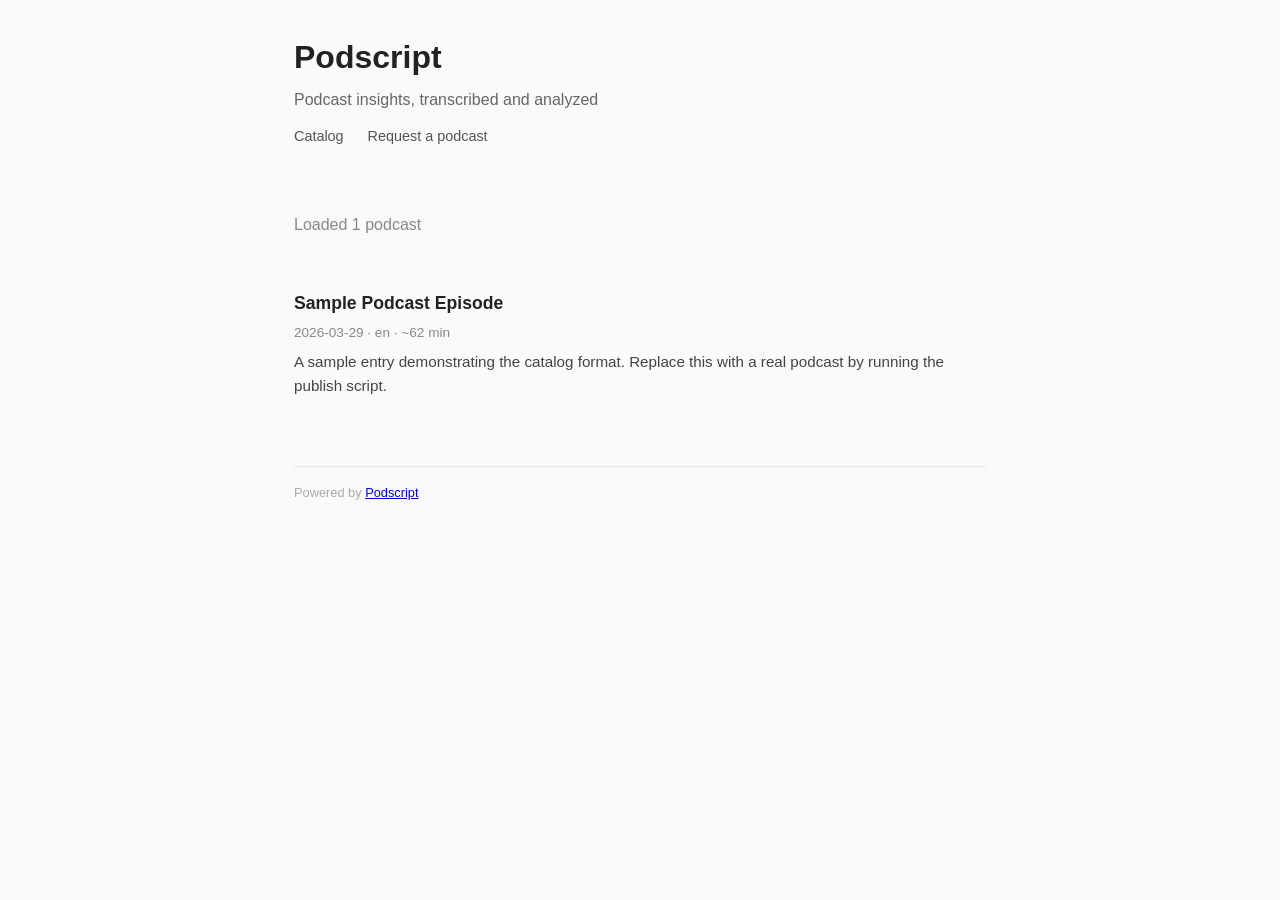
==== site/index.html @ 7c818541 "Sync from private repo" ====
<!DOCTYPE html>
<html lang="en">
<head>
  <meta charset="UTF-8">
  <meta name="viewport" content="width=device-width, initial-scale=1.0">
  <title>Podscript</title>
  <link rel="stylesheet" href="style.css">
</head>
<body>
  <div class="container">
    <header>
      <h1><a href="./">Podscript</a></h1>
      <p>Podcast insights, transcribed and analyzed</p>
      <nav>
        <a href="./">Catalog</a>
        <a href="request.html">Request a podcast</a>
      </nav>
    </header>

    <main>
      <p id="status">Loading catalog...</p>
      <ul class="catalog" id="catalog"></ul>
    </main>

    <footer>
      Powered by <a href="https://github.com/urbanroman/podscript">Podscript</a>
    </footer>
  </div>

  <script>
    (function () {
      var status = document.getElementById('status');
      var catalog = document.getElementById('catalog');

      function setText(msg, isError) {
        status.textContent = msg;
        status.className = isError ? 'error' : 'loading';
      }

      function addPodcast(p) {
        var li = document.createElement('li');
        var a = document.createElement('a');
        a.href = 'podcast.html?id=' + encodeURIComponent(p.id);

        var title = document.createElement('span');
        title.className = 'podcast-title';
        title.textContent = p.title || 'Untitled';

        var meta = document.createElement('span');
        meta.className = 'podcast-meta';
        var parts = [];
        if (p.date) parts.push(p.date);
        if (p.lang) parts.push(p.lang);
        if (p.duration_min) parts.push('~' + Math.round(p.duration_min) + ' min');
        meta.textContent = parts.join(' \u00b7 ');

        var summary = document.createElement('span');
        summary.className = 'podcast-summary';
        summary.textContent = p.summary || '';

        a.appendChild(title);
        a.appendChild(meta);
        a.appendChild(summary);
        li.appendChild(a);
        catalog.appendChild(li);
      }

      var url = 'data/catalog.json';
      var xhr = new XMLHttpRequest();
      xhr.open('GET', url, true);
      xhr.onload = function () {
        if (xhr.status !== 200) {
          setText('Error: HTTP ' + xhr.status + ' loading ' + url, true);
          return;
        }
        try {
          var podcasts = JSON.parse(xhr.responseText);
        } catch (e) {
          setText('Error: invalid JSON in catalog', true);
          return;
        }
        if (!Array.isArray(podcasts) || podcasts.length === 0) {
          setText('No podcasts yet.', false);
          return;
        }
        for (var i = 0; i < podcasts.length; i++) {
          addPodcast(podcasts[i]);
        }
        setText('Loaded ' + podcasts.length + ' podcast' + (podcasts.length === 1 ? '' : 's'), false);
      };
      xhr.onerror = function () {
        setText('Error: network request failed for ' + url, true);
      };
      xhr.send();
    })();
  </script>
</body>
</html>
---- site/style.css ----
* {
  margin: 0;
  padding: 0;
  box-sizing: border-box;
}

body {
  font-family: -apple-system, BlinkMacSystemFont, "Segoe UI", Roboto, Helvetica, Arial, sans-serif;
  line-height: 1.6;
  color: #222;
  background: #fafafa;
}

.container {
  max-width: 740px;
  margin: 0 auto;
  padding: 2rem 1.5rem;
}

header {
  margin-bottom: 2rem;
}

header h1 a {
  color: inherit;
  text-decoration: none;
}

header p {
  color: #666;
  margin-top: 0.25rem;
}

nav {
  margin-top: 0.75rem;
  display: flex;
  gap: 1.5rem;
}

nav a {
  color: #555;
  text-decoration: none;
  font-size: 0.9rem;
}

nav a:hover {
  color: #000;
}

/* Catalog */

.catalog {
  list-style: none;
}

.catalog li {
  border-bottom: 1px solid #e5e5e5;
  padding: 1.25rem 0;
}

.catalog li:last-child {
  border-bottom: none;
}

.catalog a {
  text-decoration: none;
  color: inherit;
  display: block;
}

.catalog a:hover .podcast-title {
  color: #0066cc;
}

.podcast-title,
.podcast-meta,
.podcast-summary {
  display: block;
}

.podcast-title {
  font-size: 1.1rem;
  font-weight: 600;
  margin-bottom: 0.25rem;
}

.podcast-meta {
  font-size: 0.85rem;
  color: #888;
  margin-bottom: 0.4rem;
}

.podcast-summary {
  font-size: 0.95rem;
  color: #444;
}

/* Podcast page */

.podcast-content {
  line-height: 1.7;
}

.podcast-content h1 { font-size: 1.5rem; margin: 1.5rem 0 0.75rem; }
.podcast-content h2 { font-size: 1.25rem; margin: 1.5rem 0 0.5rem; }
.podcast-content h3 { font-size: 1.1rem; margin: 1.25rem 0 0.5rem; }

.podcast-content p {
  margin-bottom: 0.75rem;
}

.podcast-content blockquote {
  border-left: 3px solid #ddd;
  padding-left: 1rem;
  margin: 0.75rem 0;
  color: #555;
}

.podcast-content table {
  width: 100%;
  border-collapse: collapse;
  margin: 1rem 0;
  font-size: 0.9rem;
}

.podcast-content th,
.podcast-content td {
  text-align: left;
  padding: 0.5rem 0.75rem;
  border-bottom: 1px solid #e5e5e5;
}

.podcast-content th {
  font-weight: 600;
  border-bottom: 2px solid #ddd;
}

.podcast-content ul,
.podcast-content ol {
  margin: 0.5rem 0 0.75rem 1.5rem;
}

.podcast-content code {
  background: #f0f0f0;
  padding: 0.15em 0.35em;
  border-radius: 3px;
  font-size: 0.9em;
}

.back-link {
  display: inline-block;
  margin-bottom: 1.5rem;
  color: #666;
  text-decoration: none;
  font-size: 0.9rem;
}

.back-link:hover {
  color: #000;
}

/* Request page */

.request-info {
  margin-bottom: 1.5rem;
}

.request-info p {
  margin-bottom: 0.75rem;
}

.request-btn {
  display: inline-block;
  padding: 0.7rem 1.5rem;
  background: #24292e;
  color: #fff;
  text-decoration: none;
  border-radius: 6px;
  font-size: 1rem;
}

.request-btn:hover {
  background: #444;
}

.queue-link {
  display: block;
  margin-top: 1rem;
  font-size: 0.9rem;
  color: #666;
}

/* Loading / error states */

.loading {
  color: #888;
  padding: 2rem 0;
}

.error {
  color: #c00;
  padding: 2rem 0;
}

/* Footer */

footer {
  margin-top: 3rem;
  padding-top: 1rem;
  border-top: 1px solid #e5e5e5;
  font-size: 0.8rem;
  color: #aaa;
}
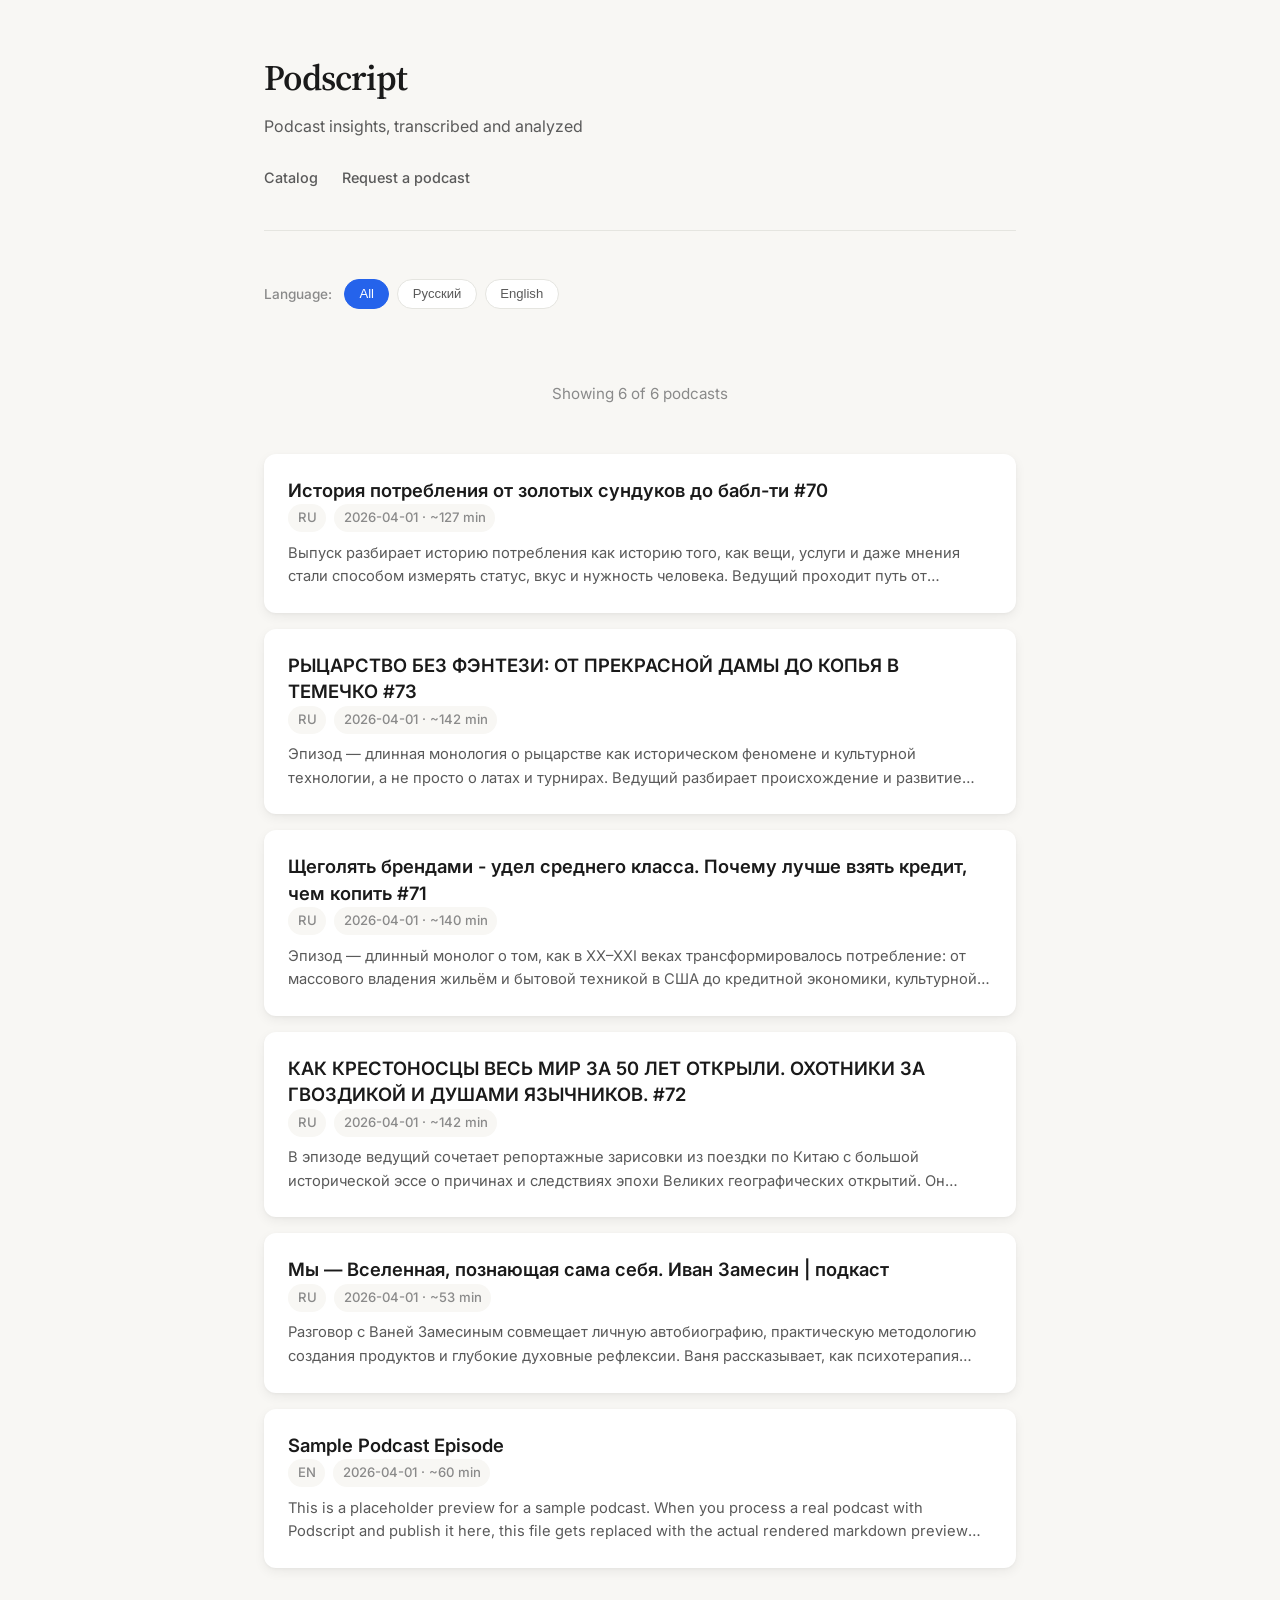
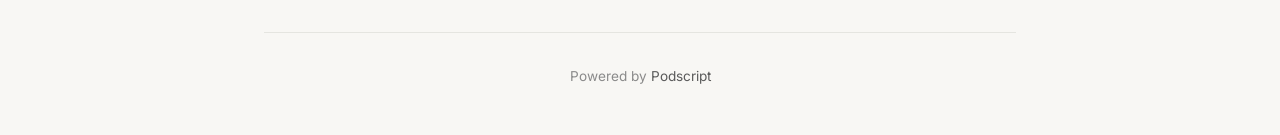
==== commit 82a6e88f: "Sync from private repo" ====
--- a/site/index.html
+++ b/site/index.html
@@ -18,6 +18,12 @@
     </header>
 
     <main>
+      <div class="filter-bar" id="filter-bar">
+        <span class="filter-label">Language:</span>
+        <button class="filter-btn active" data-lang="all">All</button>
+        <button class="filter-btn" data-lang="ru">Русский</button>
+        <button class="filter-btn" data-lang="en">English</button>
+      </div>
       <p id="status">Loading catalog...</p>
       <ul class="catalog" id="catalog"></ul>
     </main>
@@ -31,13 +37,15 @@
     (function () {
       var status = document.getElementById('status');
       var catalog = document.getElementById('catalog');
+      var allPodcasts = [];
+      var currentLang = 'all';
 
       function setText(msg, isError) {
         status.textContent = msg;
         status.className = isError ? 'error' : 'loading';
       }
 
-      function addPodcast(p) {
+      function renderPodcast(p) {
         var li = document.createElement('li');
         var a = document.createElement('a');
         a.href = 'podcast.html?id=' + encodeURIComponent(p.id);
@@ -50,9 +58,18 @@
         meta.className = 'podcast-meta';
         var parts = [];
         if (p.date) parts.push(p.date);
-        if (p.lang) parts.push(p.lang);
+        if (p.lang) {
+          var langSpan = document.createElement('span');
+          langSpan.textContent = p.lang.toUpperCase();
+          meta.appendChild(langSpan);
+        }
         if (p.duration_min) parts.push('~' + Math.round(p.duration_min) + ' min');
-        meta.textContent = parts.join(' \u00b7 ');
+        var durationText = parts.join(' \u00b7 ');
+        if (durationText) {
+          var durSpan = document.createElement('span');
+          durSpan.textContent = durationText;
+          meta.appendChild(durSpan);
+        }
 
         var summary = document.createElement('span');
         summary.className = 'podcast-summary';
@@ -62,7 +79,40 @@
         a.appendChild(meta);
         a.appendChild(summary);
         li.appendChild(a);
-        catalog.appendChild(li);
+        return li;
+      }
+
+      function renderCatalog() {
+        catalog.innerHTML = '';
+        var filtered = currentLang === 'all' 
+          ? allPodcasts 
+          : allPodcasts.filter(function(p) { return p.lang === currentLang; });
+        
+        if (filtered.length === 0) {
+          setText('No podcasts found for this language.', false);
+          return;
+        }
+        
+        for (var i = 0; i < filtered.length; i++) {
+          catalog.appendChild(renderPodcast(filtered[i]));
+        }
+        var total = allPodcasts.length;
+        var showing = filtered.length;
+        setText('Showing ' + showing + ' of ' + total + ' podcast' + (total === 1 ? '' : 's'), false);
+      }
+
+      function setupFilters() {
+        var filterBar = document.getElementById('filter-bar');
+        var buttons = filterBar.querySelectorAll('.filter-btn');
+        
+        buttons.forEach(function(btn) {
+          btn.addEventListener('click', function() {
+            buttons.forEach(function(b) { b.classList.remove('active'); });
+            btn.classList.add('active');
+            currentLang = btn.getAttribute('data-lang');
+            renderCatalog();
+          });
+        });
       }
 
       var url = 'data/catalog.json';
@@ -74,19 +124,17 @@
           return;
         }
         try {
-          var podcasts = JSON.parse(xhr.responseText);
+          allPodcasts = JSON.parse(xhr.responseText);
         } catch (e) {
           setText('Error: invalid JSON in catalog', true);
           return;
         }
-        if (!Array.isArray(podcasts) || podcasts.length === 0) {
+        if (!Array.isArray(allPodcasts) || allPodcasts.length === 0) {
           setText('No podcasts yet.', false);
           return;
         }
-        for (var i = 0; i < podcasts.length; i++) {
-          addPodcast(podcasts[i]);
-        }
-        setText('Loaded ' + podcasts.length + ' podcast' + (podcasts.length === 1 ? '' : 's'), false);
+        setupFilters();
+        renderCatalog();
       };
       xhr.onerror = function () {
         setText('Error: network request failed for ' + url, true);
--- a/site/style.css
+++ b/site/style.css
@@ -1,213 +1,492 @@
+@import url('https://fonts.googleapis.com/css2?family=Inter:wght@400;500;600;700&family=Source+Serif+4:ital,wght@0,400;0,600;1,400&display=swap');
+
 * {
   margin: 0;
   padding: 0;
   box-sizing: border-box;
 }
 
+:root {
+  --bg-primary: #f8f7f4;
+  --bg-card: #ffffff;
+  --accent: #2563eb;
+  --accent-hover: #1d4ed8;
+  --accent-light: #eff6ff;
+  --text-primary: #1a1a1a;
+  --text-secondary: #5a5a5a;
+  --text-muted: #8a8a8a;
+  --border: #e5e5e0;
+  --border-light: #f0f0eb;
+  --shadow: 0 1px 3px rgba(0,0,0,0.04), 0 4px 12px rgba(0,0,0,0.06);
+  --shadow-hover: 0 2px 8px rgba(0,0,0,0.06), 0 8px 24px rgba(0,0,0,0.1);
+  --radius: 12px;
+  --radius-sm: 8px;
+}
+
+html {
+  scroll-behavior: smooth;
+}
+
 body {
-  font-family: -apple-system, BlinkMacSystemFont, "Segoe UI", Roboto, Helvetica, Arial, sans-serif;
-  line-height: 1.6;
-  color: #222;
-  background: #fafafa;
+  font-family: 'Inter', -apple-system, BlinkMacSystemFont, "Segoe UI", sans-serif;
+  line-height: 1.65;
+  color: var(--text-primary);
+  background: var(--bg-primary);
+  min-height: 100vh;
 }
 
 .container {
-  max-width: 740px;
+  max-width: 800px;
   margin: 0 auto;
-  padding: 2rem 1.5rem;
-}
+  padding: 3rem 1.5rem;
+}
+
+/* Header */
 
 header {
-  margin-bottom: 2rem;
+  margin-bottom: 3rem;
+  padding-bottom: 2rem;
+  border-bottom: 1px solid var(--border);
 }
 
 header h1 a {
-  color: inherit;
-  text-decoration: none;
+  font-family: 'Source Serif 4', Georgia, serif;
+  font-size: 2.25rem;
+  font-weight: 600;
+  color: var(--text-primary);
+  text-decoration: none;
+  letter-spacing: -0.02em;
 }
 
 header p {
-  color: #666;
-  margin-top: 0.25rem;
+  color: var(--text-secondary);
+  margin-top: 0.35rem;
+  font-size: 1rem;
 }
 
 nav {
-  margin-top: 0.75rem;
+  margin-top: 1.25rem;
   display: flex;
   gap: 1.5rem;
 }
 
 nav a {
-  color: #555;
+  color: var(--text-secondary);
   text-decoration: none;
   font-size: 0.9rem;
+  font-weight: 500;
+  padding: 0.4rem 0;
+  border-bottom: 2px solid transparent;
+  transition: all 0.2s ease;
 }
 
 nav a:hover {
-  color: #000;
+  color: var(--accent);
+  border-bottom-color: var(--accent);
+}
+
+/* Filter bar */
+
+.filter-bar {
+  display: flex;
+  align-items: center;
+  gap: 0.5rem;
+  margin-bottom: 1.5rem;
+  flex-wrap: wrap;
+}
+
+.filter-label {
+  font-size: 0.85rem;
+  color: var(--text-muted);
+  font-weight: 500;
+  margin-right: 0.25rem;
+}
+
+.filter-btn {
+  background: var(--bg-card);
+  border: 1px solid var(--border);
+  color: var(--text-secondary);
+  padding: 0.4rem 0.9rem;
+  border-radius: 20px;
+  font-size: 0.82rem;
+  font-weight: 500;
+  cursor: pointer;
+  transition: all 0.2s ease;
+}
+
+.filter-btn:hover {
+  border-color: var(--accent);
+  color: var(--accent);
+}
+
+.filter-btn.active {
+  background: var(--accent);
+  border-color: var(--accent);
+  color: #fff;
 }
 
 /* Catalog */
 
 .catalog {
   list-style: none;
+  display: flex;
+  flex-direction: column;
+  gap: 1rem;
 }
 
 .catalog li {
-  border-bottom: 1px solid #e5e5e5;
-  padding: 1.25rem 0;
-}
-
-.catalog li:last-child {
-  border-bottom: none;
+  background: var(--bg-card);
+  border-radius: var(--radius);
+  box-shadow: var(--shadow);
+  transition: all 0.2s ease;
+  overflow: hidden;
+}
+
+.catalog li:hover {
+  box-shadow: var(--shadow-hover);
+  transform: translateY(-2px);
 }
 
 .catalog a {
   text-decoration: none;
   color: inherit;
   display: block;
+  padding: 1.5rem;
+}
+
+.catalog a:hover {
+  text-decoration: none;
 }
 
 .catalog a:hover .podcast-title {
-  color: #0066cc;
-}
-
-.podcast-title,
-.podcast-meta,
+  color: var(--accent);
+}
+
+.podcast-title {
+  font-size: 1.15rem;
+  font-weight: 600;
+  color: var(--text-primary);
+  margin-bottom: 0.4rem;
+  transition: color 0.2s ease;
+  line-height: 1.35;
+}
+
+.podcast-meta {
+  font-size: 0.82rem;
+  color: var(--text-muted);
+  margin-bottom: 0.6rem;
+  display: flex;
+  flex-wrap: wrap;
+  gap: 0.5rem;
+  align-items: center;
+}
+
+.podcast-meta span {
+  background: var(--bg-primary);
+  padding: 0.2rem 0.6rem;
+  border-radius: 20px;
+  font-weight: 500;
+}
+
 .podcast-summary {
-  display: block;
-}
-
-.podcast-title {
+  font-size: 0.92rem;
+  color: var(--text-secondary);
+  line-height: 1.6;
+  display: -webkit-box;
+  -webkit-line-clamp: 2;
+  -webkit-box-orient: vertical;
+  overflow: hidden;
+}
+
+/* Podcast page */
+
+.podcast-content {
+  background: var(--bg-card);
+  border-radius: var(--radius);
+  box-shadow: var(--shadow);
+  padding: 2.5rem;
+  line-height: 1.75;
+}
+
+.podcast-content h1:first-child {
+  font-family: 'Source Serif 4', Georgia, serif;
+  font-size: 1.85rem;
+  font-weight: 600;
+  margin: 0 0 1rem 0;
+  line-height: 1.25;
+  letter-spacing: -0.01em;
+}
+
+.podcast-content .meta-row {
+  display: flex;
+  flex-wrap: wrap;
+  gap: 0.5rem;
+  margin-bottom: 2rem;
+  padding-bottom: 1.5rem;
+  border-bottom: 1px solid var(--border-light);
+}
+
+.podcast-content .meta-row span {
+  background: var(--accent-light);
+  color: var(--accent);
+  padding: 0.3rem 0.75rem;
+  border-radius: 20px;
+  font-size: 0.82rem;
+  font-weight: 500;
+}
+
+.podcast-content h2 {
+  font-size: 1.35rem;
+  font-weight: 600;
+  margin: 2.5rem 0 1rem 0;
+  color: var(--text-primary);
+  padding-bottom: 0.5rem;
+  border-bottom: 1px solid var(--border-light);
+}
+
+.podcast-content h3 {
   font-size: 1.1rem;
   font-weight: 600;
-  margin-bottom: 0.25rem;
-}
-
-.podcast-meta {
-  font-size: 0.85rem;
-  color: #888;
-  margin-bottom: 0.4rem;
-}
-
-.podcast-summary {
-  font-size: 0.95rem;
-  color: #444;
-}
-
-/* Podcast page */
-
-.podcast-content {
-  line-height: 1.7;
-}
-
-.podcast-content h1 { font-size: 1.5rem; margin: 1.5rem 0 0.75rem; }
-.podcast-content h2 { font-size: 1.25rem; margin: 1.5rem 0 0.5rem; }
-.podcast-content h3 { font-size: 1.1rem; margin: 1.25rem 0 0.5rem; }
+  margin: 1.5rem 0 0.5rem 0;
+  color: var(--text-primary);
+}
+
+.podcast-content h4 {
+  font-size: 1rem;
+  font-weight: 600;
+  margin: 1.25rem 0 0.4rem 0;
+  color: var(--text-primary);
+}
 
 .podcast-content p {
-  margin-bottom: 0.75rem;
+  margin-bottom: 1rem;
+  color: var(--text-secondary);
 }
 
 .podcast-content blockquote {
-  border-left: 3px solid #ddd;
-  padding-left: 1rem;
-  margin: 0.75rem 0;
-  color: #555;
+  border-left: 3px solid var(--accent);
+  background: var(--accent-light);
+  padding: 1rem 1.25rem;
+  margin: 1.25rem 0;
+  border-radius: 0 var(--radius-sm) var(--radius-sm) 0;
+}
+
+.podcast-content blockquote p {
+  margin: 0;
+  color: var(--text-primary);
+  font-style: italic;
 }
 
 .podcast-content table {
   width: 100%;
   border-collapse: collapse;
-  margin: 1rem 0;
+  margin: 1.25rem 0;
   font-size: 0.9rem;
+  border-radius: var(--radius-sm);
+  overflow: hidden;
+  border: 1px solid var(--border);
 }
 
 .podcast-content th,
 .podcast-content td {
   text-align: left;
-  padding: 0.5rem 0.75rem;
-  border-bottom: 1px solid #e5e5e5;
+  padding: 0.75rem 1rem;
+  border-bottom: 1px solid var(--border-light);
 }
 
 .podcast-content th {
   font-weight: 600;
-  border-bottom: 2px solid #ddd;
+  background: var(--bg-primary);
+  color: var(--text-primary);
+  font-size: 0.82rem;
+  text-transform: uppercase;
+  letter-spacing: 0.03em;
+}
+
+.podcast-content tr:last-child td {
+  border-bottom: none;
+}
+
+.podcast-content tr:hover td {
+  background: var(--bg-primary);
 }
 
 .podcast-content ul,
 .podcast-content ol {
-  margin: 0.5rem 0 0.75rem 1.5rem;
+  margin: 0.75rem 0 1rem 1.5rem;
+  color: var(--text-secondary);
+}
+
+.podcast-content li {
+  margin-bottom: 0.4rem;
 }
 
 .podcast-content code {
-  background: #f0f0f0;
-  padding: 0.15em 0.35em;
-  border-radius: 3px;
-  font-size: 0.9em;
+  background: var(--bg-primary);
+  padding: 0.15em 0.4em;
+  border-radius: 4px;
+  font-size: 0.88em;
+  font-family: 'SF Mono', Monaco, monospace;
+  color: var(--text-primary);
+}
+
+.podcast-content a {
+  color: var(--accent);
+  text-decoration: none;
+}
+
+.podcast-content a:hover {
+  text-decoration: underline;
+}
+
+.podcast-content iframe {
+  border-radius: var(--radius);
+  margin: 1.5rem 0;
+  box-shadow: var(--shadow);
+}
+
+/* Chapter links in tables */
+.podcast-content td a {
+  color: var(--accent);
+  font-weight: 500;
+}
+
+.podcast-content td a:hover {
+  text-decoration: underline;
 }
 
 .back-link {
-  display: inline-block;
-  margin-bottom: 1.5rem;
-  color: #666;
+  display: inline-flex;
+  align-items: center;
+  gap: 0.4rem;
+  margin-bottom: 2rem;
+  color: var(--text-secondary);
   text-decoration: none;
   font-size: 0.9rem;
+  font-weight: 500;
+  transition: color 0.2s ease;
 }
 
 .back-link:hover {
-  color: #000;
+  color: var(--accent);
+}
+
+.back-link:hover::before {
+  transform: translateX(-3px);
 }
 
 /* Request page */
 
 .request-info {
-  margin-bottom: 1.5rem;
+  background: var(--bg-card);
+  border-radius: var(--radius);
+  box-shadow: var(--shadow);
+  padding: 2rem;
+  margin-bottom: 2rem;
+}
+
+.request-info h2 {
+  font-family: 'Source Serif 4', Georgia, serif;
+  font-size: 1.5rem;
+  margin-bottom: 1rem;
 }
 
 .request-info p {
+  color: var(--text-secondary);
   margin-bottom: 0.75rem;
 }
 
 .request-btn {
-  display: inline-block;
-  padding: 0.7rem 1.5rem;
-  background: #24292e;
+  display: inline-flex;
+  align-items: center;
+  gap: 0.5rem;
+  padding: 0.85rem 1.75rem;
+  background: var(--accent);
   color: #fff;
   text-decoration: none;
-  border-radius: 6px;
+  border-radius: var(--radius-sm);
   font-size: 1rem;
+  font-weight: 500;
+  transition: all 0.2s ease;
+  box-shadow: 0 2px 8px rgba(37, 99, 235, 0.3);
 }
 
 .request-btn:hover {
-  background: #444;
+  background: var(--accent-hover);
+  transform: translateY(-1px);
+  box-shadow: 0 4px 12px rgba(37, 99, 235, 0.4);
+  text-decoration: none;
+  color: #fff;
 }
 
 .queue-link {
   display: block;
-  margin-top: 1rem;
+  margin-top: 1.25rem;
   font-size: 0.9rem;
-  color: #666;
+  color: var(--text-muted);
 }
 
 /* Loading / error states */
 
 .loading {
-  color: #888;
-  padding: 2rem 0;
+  color: var(--text-muted);
+  padding: 3rem 0;
+  text-align: center;
+  font-size: 0.95rem;
 }
 
 .error {
-  color: #c00;
-  padding: 2rem 0;
+  color: #dc2626;
+  padding: 3rem 0;
+  text-align: center;
+  font-size: 0.95rem;
 }
 
 /* Footer */
 
 footer {
-  margin-top: 3rem;
-  padding-top: 1rem;
-  border-top: 1px solid #e5e5e5;
-  font-size: 0.8rem;
-  color: #aaa;
-}
+  margin-top: 4rem;
+  padding-top: 2rem;
+  border-top: 1px solid var(--border);
+  text-align: center;
+  font-size: 0.85rem;
+  color: var(--text-muted);
+}
+
+footer a {
+  color: var(--text-secondary);
+  text-decoration: none;
+}
+
+footer a:hover {
+  color: var(--accent);
+}
+
+/* Responsive */
+
+@media (max-width: 640px) {
+  .container {
+    padding: 2rem 1rem;
+  }
+  
+  header h1 a {
+    font-size: 1.75rem;
+  }
+  
+  .podcast-content {
+    padding: 1.5rem;
+  }
+  
+  .podcast-content h1:first-child {
+    font-size: 1.5rem;
+  }
+  
+  .podcast-content table {
+    font-size: 0.82rem;
+  }
+  
+  .podcast-content th,
+  .podcast-content td {
+    padding: 0.5rem 0.6rem;
+  }
+}
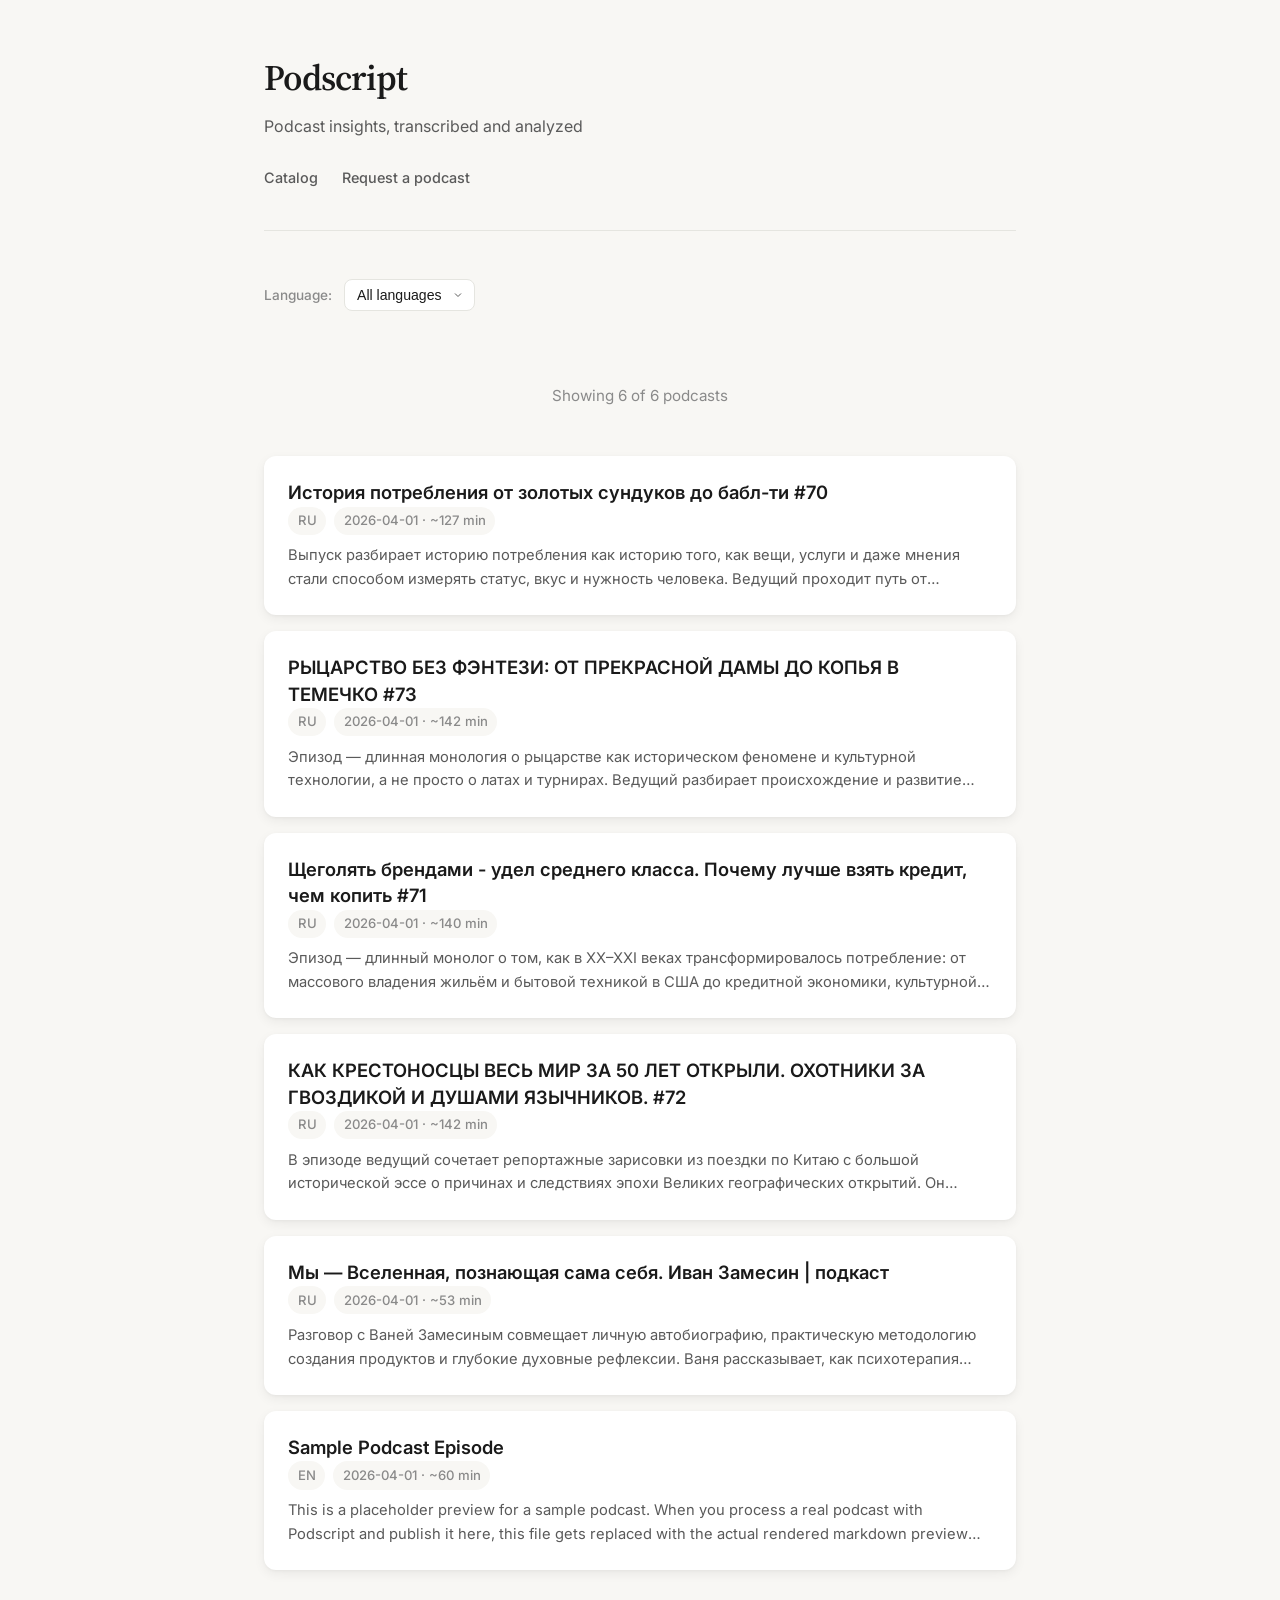
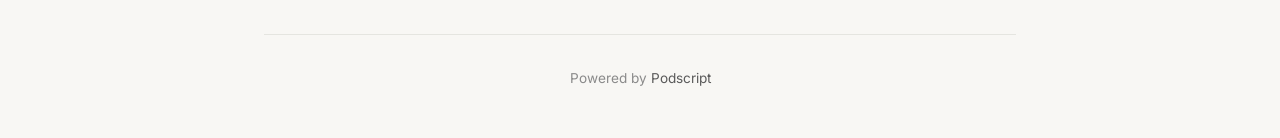
==== commit 1a9c0888: "Sync from private repo" ====
--- a/site/index.html
+++ b/site/index.html
@@ -19,10 +19,12 @@
 
     <main>
       <div class="filter-bar" id="filter-bar">
-        <span class="filter-label">Language:</span>
-        <button class="filter-btn active" data-lang="all">All</button>
-        <button class="filter-btn" data-lang="ru">Русский</button>
-        <button class="filter-btn" data-lang="en">English</button>
+        <label for="lang-select">Language:</label>
+        <select id="lang-select" class="lang-select">
+          <option value="all">All languages</option>
+          <option value="ru">Русский</option>
+          <option value="en">English</option>
+        </select>
       </div>
       <p id="status">Loading catalog...</p>
       <ul class="catalog" id="catalog"></ul>
@@ -102,16 +104,10 @@
       }
 
       function setupFilters() {
-        var filterBar = document.getElementById('filter-bar');
-        var buttons = filterBar.querySelectorAll('.filter-btn');
-        
-        buttons.forEach(function(btn) {
-          btn.addEventListener('click', function() {
-            buttons.forEach(function(b) { b.classList.remove('active'); });
-            btn.classList.add('active');
-            currentLang = btn.getAttribute('data-lang');
-            renderCatalog();
-          });
+        var select = document.getElementById('lang-select');
+        select.addEventListener('change', function() {
+          currentLang = select.value;
+          renderCatalog();
         });
       }
 
--- a/site/style.css
+++ b/site/style.css
@@ -90,39 +90,40 @@
 .filter-bar {
   display: flex;
   align-items: center;
-  gap: 0.5rem;
+  gap: 0.75rem;
   margin-bottom: 1.5rem;
-  flex-wrap: wrap;
-}
-
-.filter-label {
+}
+
+.filter-bar label {
   font-size: 0.85rem;
   color: var(--text-muted);
   font-weight: 500;
-  margin-right: 0.25rem;
-}
-
-.filter-btn {
+}
+
+.lang-select {
   background: var(--bg-card);
   border: 1px solid var(--border);
-  color: var(--text-secondary);
-  padding: 0.4rem 0.9rem;
-  border-radius: 20px;
-  font-size: 0.82rem;
+  color: var(--text-primary);
+  padding: 0.45rem 2rem 0.45rem 0.75rem;
+  border-radius: var(--radius-sm);
+  font-size: 0.88rem;
   font-weight: 500;
   cursor: pointer;
+  appearance: none;
+  background-image: url("data:image/svg+xml,%3Csvg xmlns='http://www.w3.org/2000/svg' width='12' height='12' viewBox='0 0 24 24' fill='none' stroke='%235a5a5a' stroke-width='2'%3E%3Cpath d='M6 9l6 6 6-6'/%3E%3C/svg%3E");
+  background-repeat: no-repeat;
+  background-position: right 0.6rem center;
   transition: all 0.2s ease;
 }
 
-.filter-btn:hover {
+.lang-select:hover {
   border-color: var(--accent);
-  color: var(--accent);
-}
-
-.filter-btn.active {
-  background: var(--accent);
+}
+
+.lang-select:focus {
+  outline: none;
   border-color: var(--accent);
-  color: #fff;
+  box-shadow: 0 0 0 3px rgba(37, 99, 235, 0.1);
 }
 
 /* Catalog */
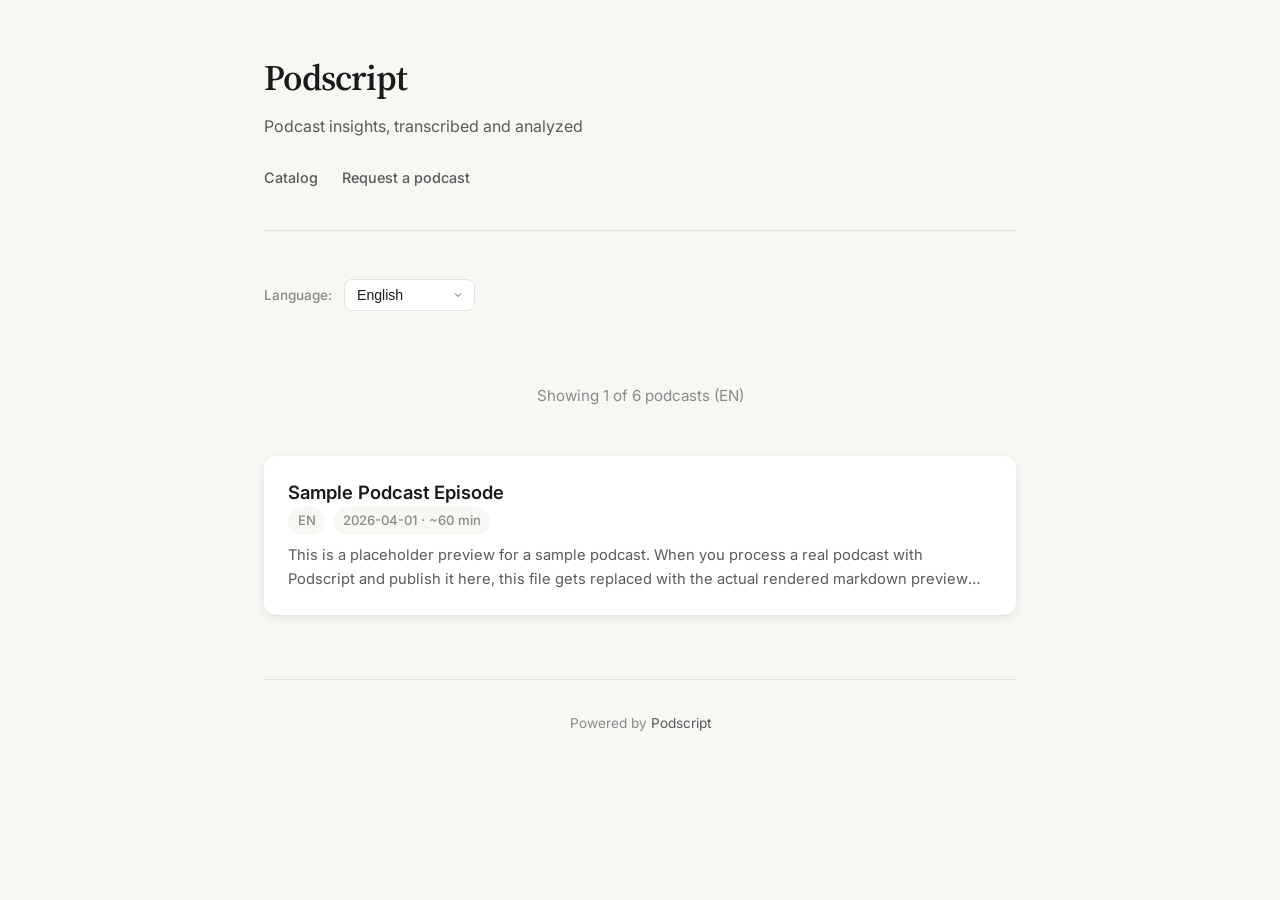
==== commit 161baedf: "Sync from private repo" ====
--- a/site/index.html
+++ b/site/index.html
@@ -23,7 +23,7 @@
         <select id="lang-select" class="lang-select">
           <option value="all">All languages</option>
           <option value="ru">Русский</option>
-          <option value="en">English</option>
+          <option value="en" selected>English</option>
         </select>
       </div>
       <p id="status">Loading catalog...</p>
@@ -31,7 +31,7 @@
     </main>
 
     <footer>
-      Powered by <a href="https://github.com/urbanroman/podscript">Podscript</a>
+      Powered by <a href="https://github.com/urbanroman/podscript-pb">Podscript</a>
     </footer>
   </div>
 
@@ -40,7 +40,7 @@
       var status = document.getElementById('status');
       var catalog = document.getElementById('catalog');
       var allPodcasts = [];
-      var currentLang = 'all';
+      var currentLang = 'en';
 
       function setText(msg, isError) {
         status.textContent = msg;
@@ -100,7 +100,9 @@
         }
         var total = allPodcasts.length;
         var showing = filtered.length;
-        setText('Showing ' + showing + ' of ' + total + ' podcast' + (total === 1 ? '' : 's'), false);
+        var langNames = { 'all': '', 'ru': ' (RU)', 'en': ' (EN)' };
+        var langLabel = langNames[currentLang] || '';
+        setText('Showing ' + showing + ' of ' + total + ' podcast' + (total === 1 ? '' : 's') + langLabel, false);
       }
 
       function setupFilters() {
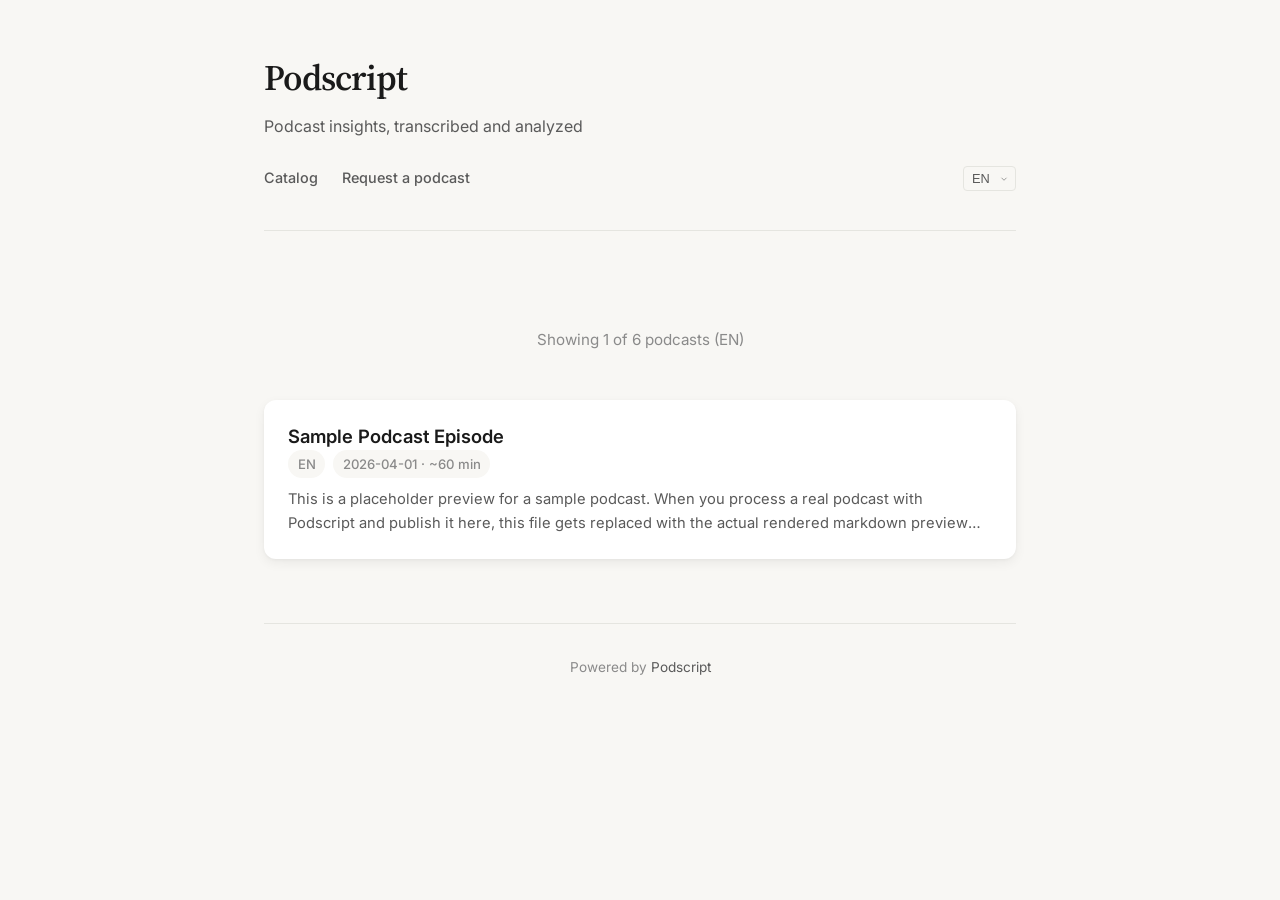
==== commit 84b86dc8: "Sync from private repo" ====
--- a/site/index.html
+++ b/site/index.html
@@ -14,18 +14,15 @@
       <nav>
         <a href="./">Catalog</a>
         <a href="request.html">Request a podcast</a>
+        <select id="lang-select" class="lang-select-nav">
+          <option value="all">All</option>
+          <option value="ru">RU</option>
+          <option value="en" selected>EN</option>
+        </select>
       </nav>
     </header>
 
     <main>
-      <div class="filter-bar" id="filter-bar">
-        <label for="lang-select">Language:</label>
-        <select id="lang-select" class="lang-select">
-          <option value="all">All languages</option>
-          <option value="ru">Русский</option>
-          <option value="en" selected>English</option>
-        </select>
-      </div>
       <p id="status">Loading catalog...</p>
       <ul class="catalog" id="catalog"></ul>
     </main>
--- a/site/style.css
+++ b/site/style.css
@@ -67,6 +67,7 @@
 nav {
   margin-top: 1.25rem;
   display: flex;
+  align-items: center;
   gap: 1.5rem;
 }
 
@@ -85,45 +86,26 @@
   border-bottom-color: var(--accent);
 }
 
-/* Filter bar */
-
-.filter-bar {
-  display: flex;
-  align-items: center;
-  gap: 0.75rem;
-  margin-bottom: 1.5rem;
-}
-
-.filter-bar label {
-  font-size: 0.85rem;
-  color: var(--text-muted);
-  font-weight: 500;
-}
-
-.lang-select {
-  background: var(--bg-card);
+/* Nav language select */
+.lang-select-nav {
+  background: transparent;
   border: 1px solid var(--border);
-  color: var(--text-primary);
-  padding: 0.45rem 2rem 0.45rem 0.75rem;
-  border-radius: var(--radius-sm);
-  font-size: 0.88rem;
+  color: var(--text-secondary);
+  padding: 0.25rem 1.5rem 0.25rem 0.5rem;
+  border-radius: 4px;
+  font-size: 0.8rem;
   font-weight: 500;
   cursor: pointer;
   appearance: none;
-  background-image: url("data:image/svg+xml,%3Csvg xmlns='http://www.w3.org/2000/svg' width='12' height='12' viewBox='0 0 24 24' fill='none' stroke='%235a5a5a' stroke-width='2'%3E%3Cpath d='M6 9l6 6 6-6'/%3E%3C/svg%3E");
+  background-image: url("data:image/svg+xml,%3Csvg xmlns='http://www.w3.org/2000/svg' width='10' height='10' viewBox='0 0 24 24' fill='none' stroke='%238a8a8a' stroke-width='2'%3E%3Cpath d='M6 9l6 6 6-6'/%3E%3C/svg%3E");
   background-repeat: no-repeat;
-  background-position: right 0.6rem center;
-  transition: all 0.2s ease;
-}
-
-.lang-select:hover {
+  background-position: right 0.4rem center;
+  margin-left: auto;
+}
+
+.lang-select-nav:hover {
   border-color: var(--accent);
-}
-
-.lang-select:focus {
-  outline: none;
-  border-color: var(--accent);
-  box-shadow: 0 0 0 3px rgba(37, 99, 235, 0.1);
+  color: var(--accent);
 }
 
 /* Catalog */
